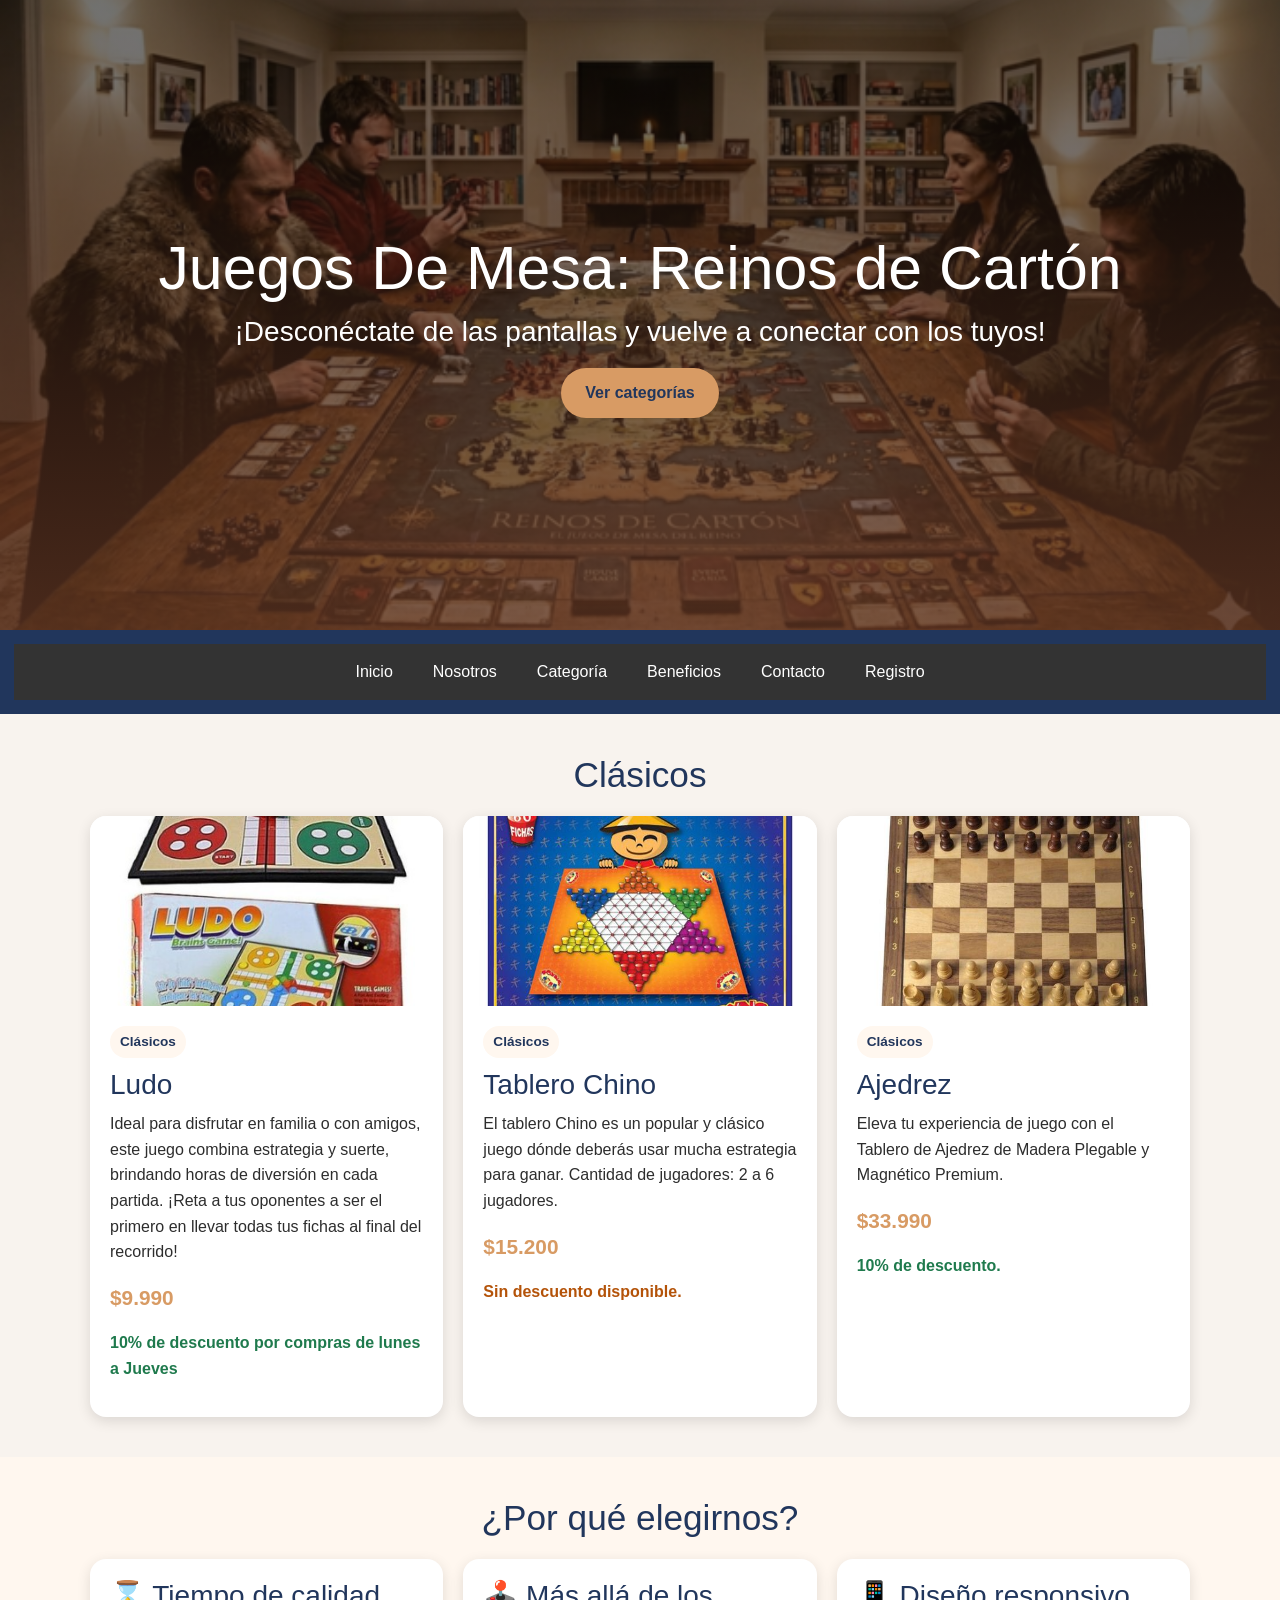
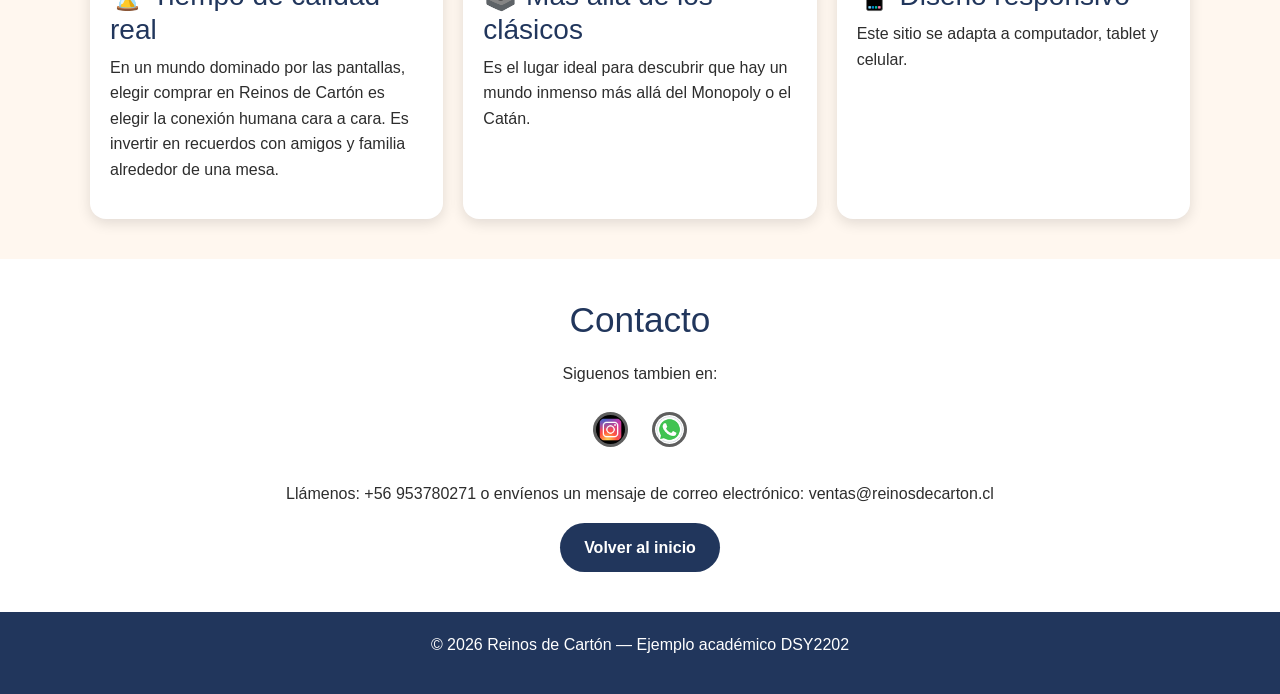
==== clasicos.html @ 5f13e7a8 "Primer commit" ====
<!DOCTYPE html>
<!-- Indica que este documento usa HTML5.
  Siempre debe ir al inicio del archivo.
-->

<html lang="es">
<!-- 
  lang="es" indica que el idioma principal del sitio es español.
  Esto ayuda a navegadores, lectores de pantalla y accesibilidad.
-->

<head>
    <!-- Configuración general del documento -->

    <meta charset="UTF-8">
    <!-- Permite usar correctamente tildes, ñ y caracteres especiales -->

    <meta name="viewport" content="width=device-width, initial-scale=1.0">
    <!-- Permite que el sitio se adapte correctamente a celulares y tablets -->

     <!-- Bootstrap por CDN: nos entrega diseño responsivo y componentes listos -->
    <link href="https://cdn.jsdelivr.net/npm/bootstrap@5.3.3/dist/css/bootstrap.min.css" rel="stylesheet">

    <title>Reinos de Cartón: Juegos de Mesa</title>
    <!-- Título que aparece en la pestaña del navegador -->

    <link rel="stylesheet" href="css/style.css">
    <!-- Conecta este HTML con el archivo CSS externo -->


</head>

<body>
    <!-- ========================================================= -->
    <!-- ENCABEZADO PRINCIPAL DEL SITIO -->
    <!-- ========================================================= -->

    <header class="encabezado" id="inicio">
        <!-- header representa la parte superior del sitio.
      Normalmente contiene logo, nombre del sitio o presentación principal.
    -->

        <div class="contenedor encabezado-contenido">
            <!-- div contenedor ayuda a limitar el ancho del contenido
        y mantener la página visualmente ordenada.
         -->
            <p>
            <h1>Juegos De Mesa: Reinos de Cartón</h1>
            <!-- h1 es el título principal de la página. Debe existir solo uno por página. -->
            <h3>¡Desconéctate de las pantallas y vuelve a conectar con los tuyos!</h3>
            </p>

            <!-- Párrafo de presentación o slogan -->

            <a href="#menu" class="boton-principal">Ver categorías</a>
            <!-- Enlace interno.
        Al hacer clic, baja hasta la sección con id="menu".
      -->
        </div>
    </header>

    <!-- ========================================================= -->
    <!-- MENÚ DE NAVEGACIÓN -->
    <!-- ========================================================= -->

    <nav class="navegacion">
        <!-- nav representa una zona de navegación.
      Aquí ubicamos enlaces internos a distintas secciones.
    -->
        <ul>
            <li><a href="index.html">Inicio</a></li>
            <li><a href="#nosotros">Nosotros</a></li>

            <li class="tiene-submenu">
                <a href="#menu">Categoría</a>
                <ul class="submenu">
                    <li><a href="familiares.html">Familiares</a></li>
                    <li><a href="infantiles.html">Infantiles</a></li>
                    <li><a href="clasicos.html">Clásicos</a></li>
                    <li><a href="carrete.html">Carrete</a></li>
                </ul>
            </li>

            <li><a href="#beneficios">Beneficios</a></li>
            <li><a href="#contacto">Contacto</a></li>
            <li><a href="registro.html">Registro</a></li>
        </ul>
    </nav>

    <!-- ========================================================= -->
    <!-- CONTENIDO PRINCIPAL -->
    <!-- ========================================================= -->

    <main>
        <!-- main representa el contenido principal del sitio.
        Debe usarse una vez por página.
    -->


        <!-- ========================================================= -->
        <!-- SECCIÓN MENÚ -->
        <!-- ========================================================= -->

        <section class="seccion menu" id="menu">
            <div class="contenedor">
                <h2>Clásicos</h2>

                <!-- 
          Contenedor de tarjetas.
          Dentro ubicaremos productos ficticios.
        -->
                <div class="contenedor-tarjetas">

                    <!-- ========================================================= -->
                    <!-- TARJETA 1 -->
                    <!-- ========================================================= -->

                    <article class="tarjeta">
                        <!-- 
              article representa contenido independiente.
              Cada tarjeta puede entenderse por sí sola.
            -->

                        <img src="img/ludo.jpg" alt="Ludo">
                        <!-- 
              img muestra una imagen.
              src indica la ruta.
              alt describe la imagen para accesibilidad.
            -->

                        <div class="tarjeta-contenido">
                            <span class="categoria">Clásicos</span>

                            <h3>Ludo</h3>

                            <p>
                                Ideal para disfrutar en familia o con amigos, este juego combina estrategia y suerte,
                                brindando horas de diversión en cada partida.
                                ¡Reta a tus oponentes a ser el primero en llevar todas tus fichas al final del
                                recorrido!
                            </p>

                            <p class="precio">$9.990</p>

                            <p class="descuento">10% de descuento por compras de lunes a Jueves</p>
                        </div>
                    </article>

                    <!-- ========================================================= -->
                    <!-- TARJETA 2 -->
                    <!-- ========================================================= -->

                    <article class="tarjeta">
                        <img src="img/tablerochino.jpg" alt="tablero chino">

                        <div class="tarjeta-contenido">
                            <span class="categoria">Clásicos</span>

                            <h3>Tablero Chino</h3>

                            <p>
                                El tablero Chino es un popular y clásico
                                juego dónde deberás usar mucha estrategia para ganar. Cantidad de jugadores: 2 a 6
                                jugadores.
                            </p>

                            <p class="precio">$15.200</p>

                            <p class="sin-descuento">Sin descuento disponible.</p>
                        </div>
                    </article>

                    <!-- ========================================================= -->
                    <!-- TARJETA 3 -->
                    <!-- ========================================================= -->

                    <article class="tarjeta">
                        <img src="img/ajedrez.jpg" alt="Clasicos">

                        <div class="tarjeta-contenido">
                            <span class="categoria">Clásicos</span>

                            <h3>Ajedrez</h3>

                            <p>
                                Eleva tu experiencia de juego con el
                                Tablero de Ajedrez de Madera Plegable y Magnético Premium.
                            </p>

                            <p class="precio">$33.990</p>

                            <p class="descuento">10% de descuento.</p>
                        </div>
                    </article>


        </section>

        <!-- ========================================================= -->
        <!-- SECCIÓN BENEFICIOS -->
        <!-- ========================================================= -->

        <section class="seccion beneficios" id="beneficios">
            <div class="contenedor">
                <h2>¿Por qué elegirnos?</h2>

                <div class="contenedor-beneficios">

                    <article class="beneficio">
                        <h3>⌛ Tiempo de calidad real</h3>
                        <p>En un mundo dominado por las pantallas, elegir comprar en Reinos de Cartón es elegir
                            la conexión humana cara a cara.
                            Es invertir en recuerdos con amigos y familia alrededor de una mesa.</p>
                    </article>

                    <article class="beneficio">
                        <h3> 🕹️ Más allá de los clásicos</h3>
                        <p>Es el lugar ideal para descubrir que hay un mundo inmenso más allá del Monopoly o el Catán.
                        </p>
                    </article>

                    <article class="beneficio">
                        <h3>📱 Diseño responsivo</h3>
                        <p>Este sitio se adapta a computador, tablet y celular.</p>
                    </article>

                </div>
            </div>

        </section>

        <!-- ========================================================= -->
        <!-- SECCIÓN CONTACTO -->
        <!-- ========================================================= -->

        <section class="seccion contacto" id="contacto">
            <div class="contenedor">
                <h2>Contacto</h2>

                <p>
                    Siguenos tambien en:
                <div class="item-wrapper">
                    <img src="img/instagram.png" alt="instagram">
                </div>
                <div class="item-wrapper">
                    <img src="img/whatsapp.gif" alt="whatsapp">
                </div>
                </p>

                <p>
                    Llámenos: +56 953780271 o
                    envíenos un mensaje de correo electrónico: ventas@reinosdecarton.cl
                </p>

                <a href="#inicio" class="boton-secundario">Volver al inicio</a>
            </div>
        </section>

    </main>


    <!-- ========================================================= -->
    <!-- PIE DE PÁGINA -->
    <!-- ========================================================= -->

    <footer class="pie-pagina">
        <p>© 2026 Reinos de Cartón — Ejemplo académico DSY2202</p>
    </footer>


</body>

</html>
---- css/style.css ----
/* ========================================================= */
/* VARIABLES CSS */
/* ========================================================= */

/*
  Las variables CSS permiten guardar valores reutilizables.
  Si queremos cambiar el color principal del sitio,
  lo hacemos una sola vez aquí.
*/

:root {
  --color-principal: hwb(219 13% 64%);
  --color-secundario: #d89b64;
  --color-fondo: #f8f3ee;
  --color-texto: #2d2d2d;
  --color-blanco: #ffffff;
  --color-suave: #fff7ef;
  --color-exito: #1f7a4d;
  --color-alerta: #b45309;

  --fuente-principal: Arial, Helvetica, sans-serif;

  --espaciado-pequeno: 10px;
  --espaciado-medio: 20px;
  --espaciado-grande: 40px;

  --radio-borde: 16px;
  --sombra-suave: 0 4px 14px rgba(0, 0, 0, 0.12);
  --sombra-fuerte: 0 8px 24px rgba(0, 0, 0, 0.22);
}

/* ========================================================= */
/* ESTILOS GENERALES */
/* ========================================================= */

/*
  box-sizing: border-box ayuda a que width incluya padding y border.
  Esto evita cálculos visuales confusos al diseñar.
*/

* {
  box-sizing: border-box;
}

/*
  body representa todo el documento visible.
  Quitamos margin por defecto para controlar mejor el diseño.
*/

body {
  margin: 0;
  font-family: var(--fuente-principal);
  background-color: var(--color-fondo);
  color: var(--color-texto);
  line-height: 1.6;
}

/*
  Las imágenes se adaptan al ancho disponible.
  Esto ayuda a que no se desborden.
*/

img {
  max-width: 100%;
  display: block;
}

/*
  Contenedor reutilizable para limitar el ancho del contenido.
  Así el sitio no queda demasiado extendido en pantallas grandes.
*/

.contenedor {
  width: 90%;
  max-width: 1100px;
  margin: 0 auto;
}

/* ========================================================= */
/* ENCABEZADO */
/* ========================================================= */

.encabezado {
  min-height: 70vh;

  /*
    Fondo con degradado más imagen.
    El degradado oscurece la imagen para que el texto se lea mejor.
  */
  background:
    linear-gradient(rgba(0, 0, 0, 0.55), rgba(92, 52, 34, 0.8)),
    url("../img/principal.png");

  background-size: cover;
  background-position: center;

  display: flex;
  align-items: center;
  text-align: center;
  color: var(--color-blanco);
}

/*
  Animación de entrada para el contenido del encabezado.
*/

.encabezado-contenido {
  animation: aparecerDesdeAbajo 1s ease;
}

.encabezado h1 {
  font-size: 3.8rem;
  margin-bottom: var(--espaciado-pequeno);
}

.encabezado p {
  font-size: 1.3rem;
  margin-bottom: var(--espaciado-medio);
}

/* ========================================================= */
/* BOTONES */
/* ========================================================= */

/*
  Botón principal.
  Usamos display: inline-block para poder aplicar padding y transform.
*/

.boton-principal,
.boton-secundario {
  display: inline-block;
  padding: 12px 24px;
  border-radius: 999px;
  text-decoration: none;
  font-weight: bold;
  transition: transform 0.3s ease, background-color 0.3s ease;
}

/*
  Botón usado sobre fondo oscuro.
*/

.boton-principal {
  background-color: var(--color-secundario);
  color: var(--color-principal);
}

/*
  Animación tipo microinteracción.
  Cuando el usuario pasa el mouse, el botón sube levemente.
*/

.boton-principal:hover,
.boton-secundario:hover {
  transform: translateY(-4px);
}

.boton-principal:hover {
  background-color: var(--color-blanco);
}

/*
  Botón secundario usado en contacto.
*/

.boton-secundario {
  background-color: var(--color-principal);
  color: var(--color-blanco);
}

/* ========================================================= */
/* NAVEGACIÓN */
/* ========================================================= */

.navegacion {
  background-color: var(--color-principal);
  text-align: center;
  padding: 14px;
  position: sticky;
  top: 0;
  z-index: 10;
}

/*
  Los enlaces del menú se muestran en línea.
*/

/* --- ESTILOS PRINCIPALES DEL MENÚ --- */
.navegacion ul {
    list-style: none;
    padding: 0;
    margin: 0;
    display: flex; 
    justify-content: center; /* CLAVE: Esto centra los elementos horizontalmente */
    background-color: #333; /* Fondo oscuro para el menú */
}

.navegacion li {
    position: relative; /* Necesario para que el submenú se alinee con su padre */
}

.navegacion a {
    display: block;
    padding: 15px 20px;
    color: white;
    text-decoration: none;
    font-family: Arial, sans-serif;
    transition: background-color 0.2s ease;
}

.navegacion a:hover {
    background-color: #444; /* Color al pasar el mouse por los botones principales */
}

/* --- ESTILOS DEL SUBMENÚ DESPLEGABLE --- */
.navegacion .submenu {
    display: none; /* Oculto por defecto */
    position: absolute;
    top: 100%; /* Se despliega justo debajo */
    left: 50%; /* CLAVE: Lo mueve al centro del botón padre */
    transform: translateX(-50%); /* CLAVE: Lo centra perfectamente respecto a "Categoría" */
    background-color: #222; /* Un tono un poco más oscuro para diferenciarlo */
    min-width: 160px;
    box-shadow: 0px 4px 8px rgba(0,0,0,0.2); /* Sombra suave para darle profundidad */
    z-index: 10; /* Se asegura de quedar por encima de otros elementos */
}

.navegacion .submenu li {
    width: 100%; /* Fuerza a las subcategorías a ocupar todo el ancho */
}

.navegacion .submenu a {
    padding: 12px 15px;
    font-size: 14px;
    text-align: center; /* Centra también el texto dentro de las subcategorías */
}

.navegacion .submenu a:hover {
    background-color: #555;
}

/* --- MOSTRAR SUBMENÚ AL PASAR EL MOUSE --- */
.navegacion .tiene-submenu:hover .submenu {
    display: block; /* Cambiado a block para que respete el centrado del transform */
}

.item-wrapper {
    overflow: hidden;
    box-sizing: border-box;
    width: 35px;
    height: 35px;
    margin: 10px;
    border-style: solid;
    border-width: 3px;
    border-color: rgba(127, 127, 127, 0.74);
    border-radius: 50%;
    background-color: rgb(0, 0, 0);
    transition: opacity 300ms ease, background-color 300ms ease, border-color 300ms ease;
    cursor: pointer;
    display: inline-block;
    align-items: center;
    justify-content: center;
}

/* ========================================================= */
/* SECCIONES GENERALES */
/* ========================================================= */

.seccion {
  padding: var(--espaciado-grande) 0;
}

.seccion h2 {
  text-align: center;
  color: var(--color-principal);
  font-size: 2.2rem;
  margin-bottom: var(--espaciado-medio);
}

.texto-intro {
  text-align: center;
  max-width: 700px;
  margin: 0 auto var(--espaciado-grande);
}

/* ========================================================= */
/* SECCIÓN NOSOTROS */
/* ========================================================= */

.nosotros {
  background-color: var(--color-blanco);
}

.nosotros p {
  max-width: 800px;
  margin: 0 auto var(--espaciado-medio);
  text-align: center;
}

/* ========================================================= */
/* TARJETAS DEL MENÚ */
/* ========================================================= */

/*
  Contenedor de tarjetas usando CSS Grid.
  repeat(auto-fit, minmax(260px, 1fr)) permite que las tarjetas
  se adapten automáticamente al espacio disponible.
*/

.contenedor-tarjetas {
  display: grid;
  grid-template-columns: repeat(auto-fit, minmax(260px, 1fr));
  gap: var(--espaciado-medio);
}

/*
  Tarjeta de producto.
  Aquí se aplica el modelo de caja:
  - contenido
  - padding interno
  - borde redondeado
  - sombra
  - margen generado por el gap del contenedor
*/

.tarjeta {
  background-color: var(--color-blanco);
  border-radius: var(--radio-borde);
  overflow: hidden;
  box-shadow: var(--sombra-suave);
  transition: transform 0.3s ease, box-shadow 0.3s ease;
  animation: aparecerSuave 0.8s ease;
}

/*
  Segunda animación: hover en tarjetas.
*/

.tarjeta:hover {
  transform: translateY(-8px);
  box-shadow: var(--sombra-fuerte);
}

.tarjeta img {
  width: 100%;
  height: 190px;
  object-fit: cover;
}

/*
  Contenido interno de la tarjeta.
*/

.tarjeta-contenido {
  padding: var(--espaciado-medio);
}

.categoria {
  display: inline-block;
  background-color: var(--color-suave);
  color: var(--color-principal);
  padding: 5px 10px;
  border-radius: 999px;
  font-size: 0.85rem;
  font-weight: bold;
  margin-bottom: var(--espaciado-pequeno);
}

.tarjeta h3 {
  color: var(--color-principal);
  margin-bottom: var(--espaciado-pequeno);
}

.precio {
  font-size: 1.3rem;
  font-weight: bold;
  color: var(--color-secundario);
}

.descuento {
  color: var(--color-exito);
  font-weight: bold;
}

.sin-descuento {
  color: var(--color-alerta);
  font-weight: bold;
}

/* ========================================================= */
/* BENEFICIOS */
/* ========================================================= */

.beneficios {
  background-color: var(--color-suave);
}

.contenedor-beneficios {
  display: flex;
  gap: var(--espaciado-medio);
  justify-content: center;
}

.beneficio {
  background-color: var(--color-blanco);
  padding: var(--espaciado-medio);
  border-radius: var(--radio-borde);
  box-shadow: var(--sombra-suave);
  flex: 1;
  transition: transform 0.3s ease;
}

/*
  Tercera animación: efecto al pasar el mouse por beneficio.
*/

.beneficio:hover {
  transform: scale(1.03);
}

.beneficio h3 {
  color: var(--color-principal);
}

/* ========================================================= */
/* CONTACTO */
/* ========================================================= */

.contacto {
  background-color: var(--color-blanco);
  text-align: center;
}

/* ========================================================= */
/* PIE DE PÁGINA */
/* ========================================================= */

.pie-pagina {
  background-color: var(--color-principal);
  color: var(--color-blanco);
  text-align: center;
  padding: var(--espaciado-medio);
}

/* ========================================================= */
/* ANIMACIONES CSS */
/* ========================================================= */

/*
  Animación 1:
  Hace que el contenido aparezca subiendo suavemente.
*/

@keyframes aparecerDesdeAbajo {
  from {
    opacity: 0;
    transform: translateY(35px);
  }

  to {
    opacity: 1;
    transform: translateY(0);
  }
}

/*
  Animación 2:
  Aparición suave para tarjetas.
*/

@keyframes aparecerSuave {
  from {
    opacity: 0;
  }

  to {
    opacity: 1;
  }
}

/*
  Animación 3:
  Se podría aplicar a elementos importantes si se desea destacar algo.
*/

@keyframes latidoSuave {
  0% {
    transform: scale(1);
  }

  50% {
    transform: scale(1.04);
  }

  100% {
    transform: scale(1);
  }
}

/*
  Ejemplo de uso de la animación latidoSuave.
  La aplicamos al botón principal.
*/

.boton-principal {
  animation: latidoSuave 2.5s infinite;
}

/*
  Animación 4:
  Cambio suave de color en enlaces de navegación mediante transition.
  Está definida en .navegacion a y .navegacion a:hover.
*/

/* ========================================================= */
/* MEDIA QUERIES */
/* ========================================================= */

/*
  Pantallas medianas: tablets o notebooks pequeños.
*/

@media (max-width: 900px) {
  .encabezado h1 {
    font-size: 3rem;
  }

  .contenedor-beneficios {
    flex-direction: column;
  }
}

/*
  Pantallas pequeñas: celulares.
*/

@media (max-width: 600px) {
  .encabezado {
    min-height: 60vh;
  }

  .encabezado h1 {
    font-size: 2.3rem;
  }

  .encabezado p {
    font-size: 1rem;
  }

  /*
    El menú pasa de enlaces horizontales a enlaces en bloque.
  */
  .navegacion a {
    display: block;
    margin: 8px 0;
  }

  .seccion {
    padding: 30px 0;
  }

  .seccion h2 {
    font-size: 1.8rem;
  }

  .tarjeta img {
    height: 160px;
  }
}
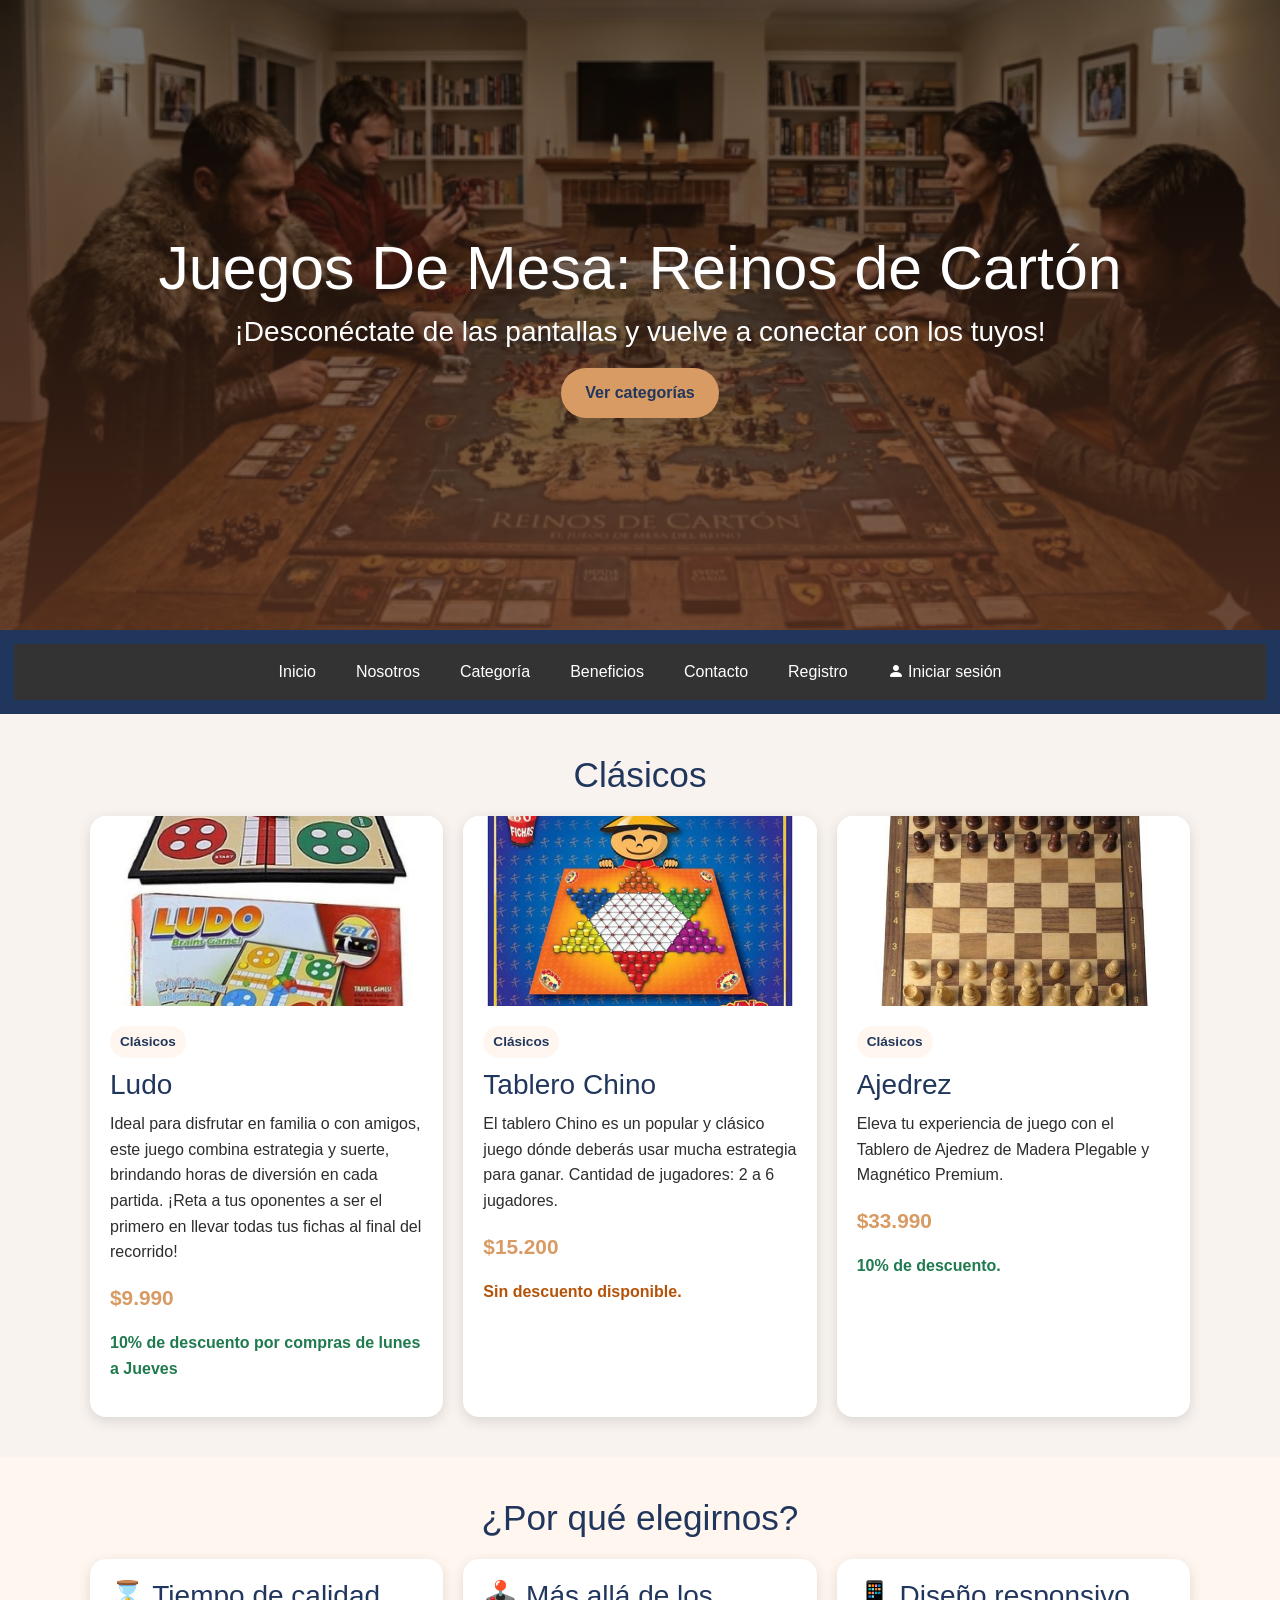
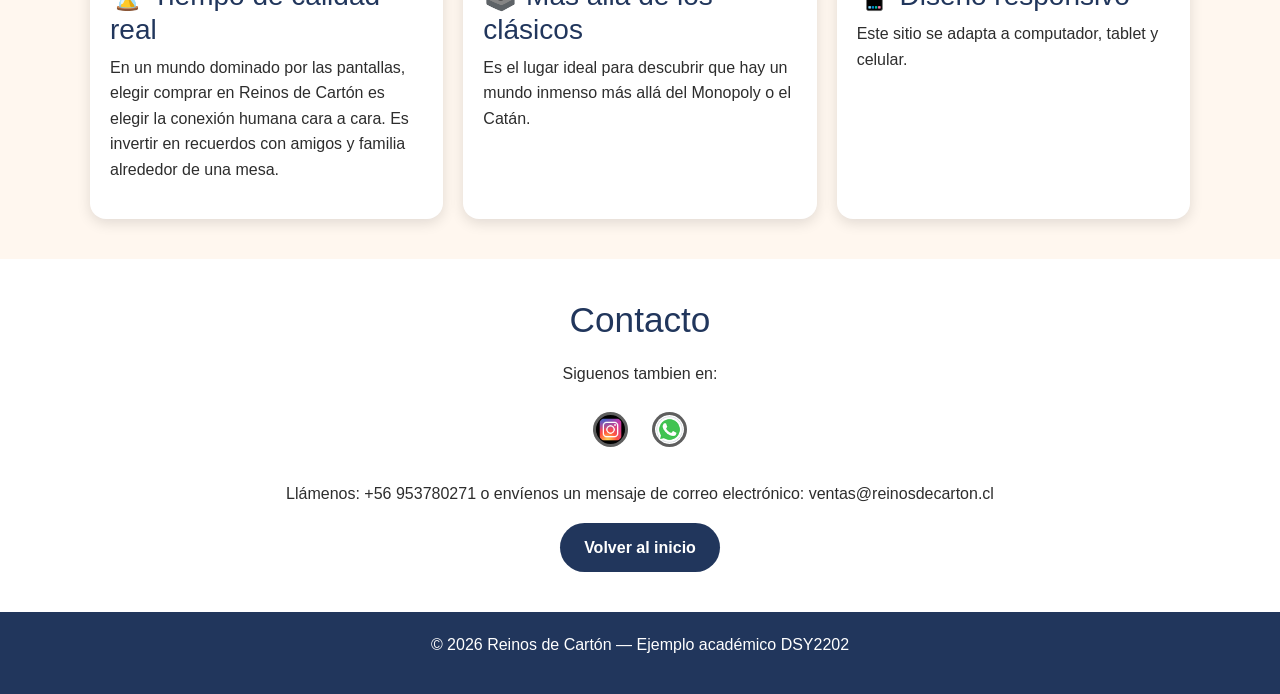
==== commit 55c74a6a: "Se agrega a menu navegacion de las distintas categorias el inicio de sesion" ====
--- a/clasicos.html
+++ b/clasicos.html
@@ -20,7 +20,7 @@
 
      <!-- Bootstrap por CDN: nos entrega diseño responsivo y componentes listos -->
     <link href="https://cdn.jsdelivr.net/npm/bootstrap@5.3.3/dist/css/bootstrap.min.css" rel="stylesheet">
-
+    <link href="https://cdn.jsdelivr.net/npm/bootstrap-icons@1.11.3/font/bootstrap-icons.min.css" rel="stylesheet">
     <title>Reinos de Cartón: Juegos de Mesa</title>
     <!-- Título que aparece en la pestaña del navegador -->
 
@@ -84,6 +84,10 @@
             <li><a href="#beneficios">Beneficios</a></li>
             <li><a href="#contacto">Contacto</a></li>
             <li><a href="registro.html">Registro</a></li>
+            <li><a href="login.html" title="Accede a tu cuenta">
+                <i class="bi-person-fill"></i>
+                <span class="hidden-sm-down">Iniciar sesión</span>
+            </a></li>
         </ul>
     </nav>
 
